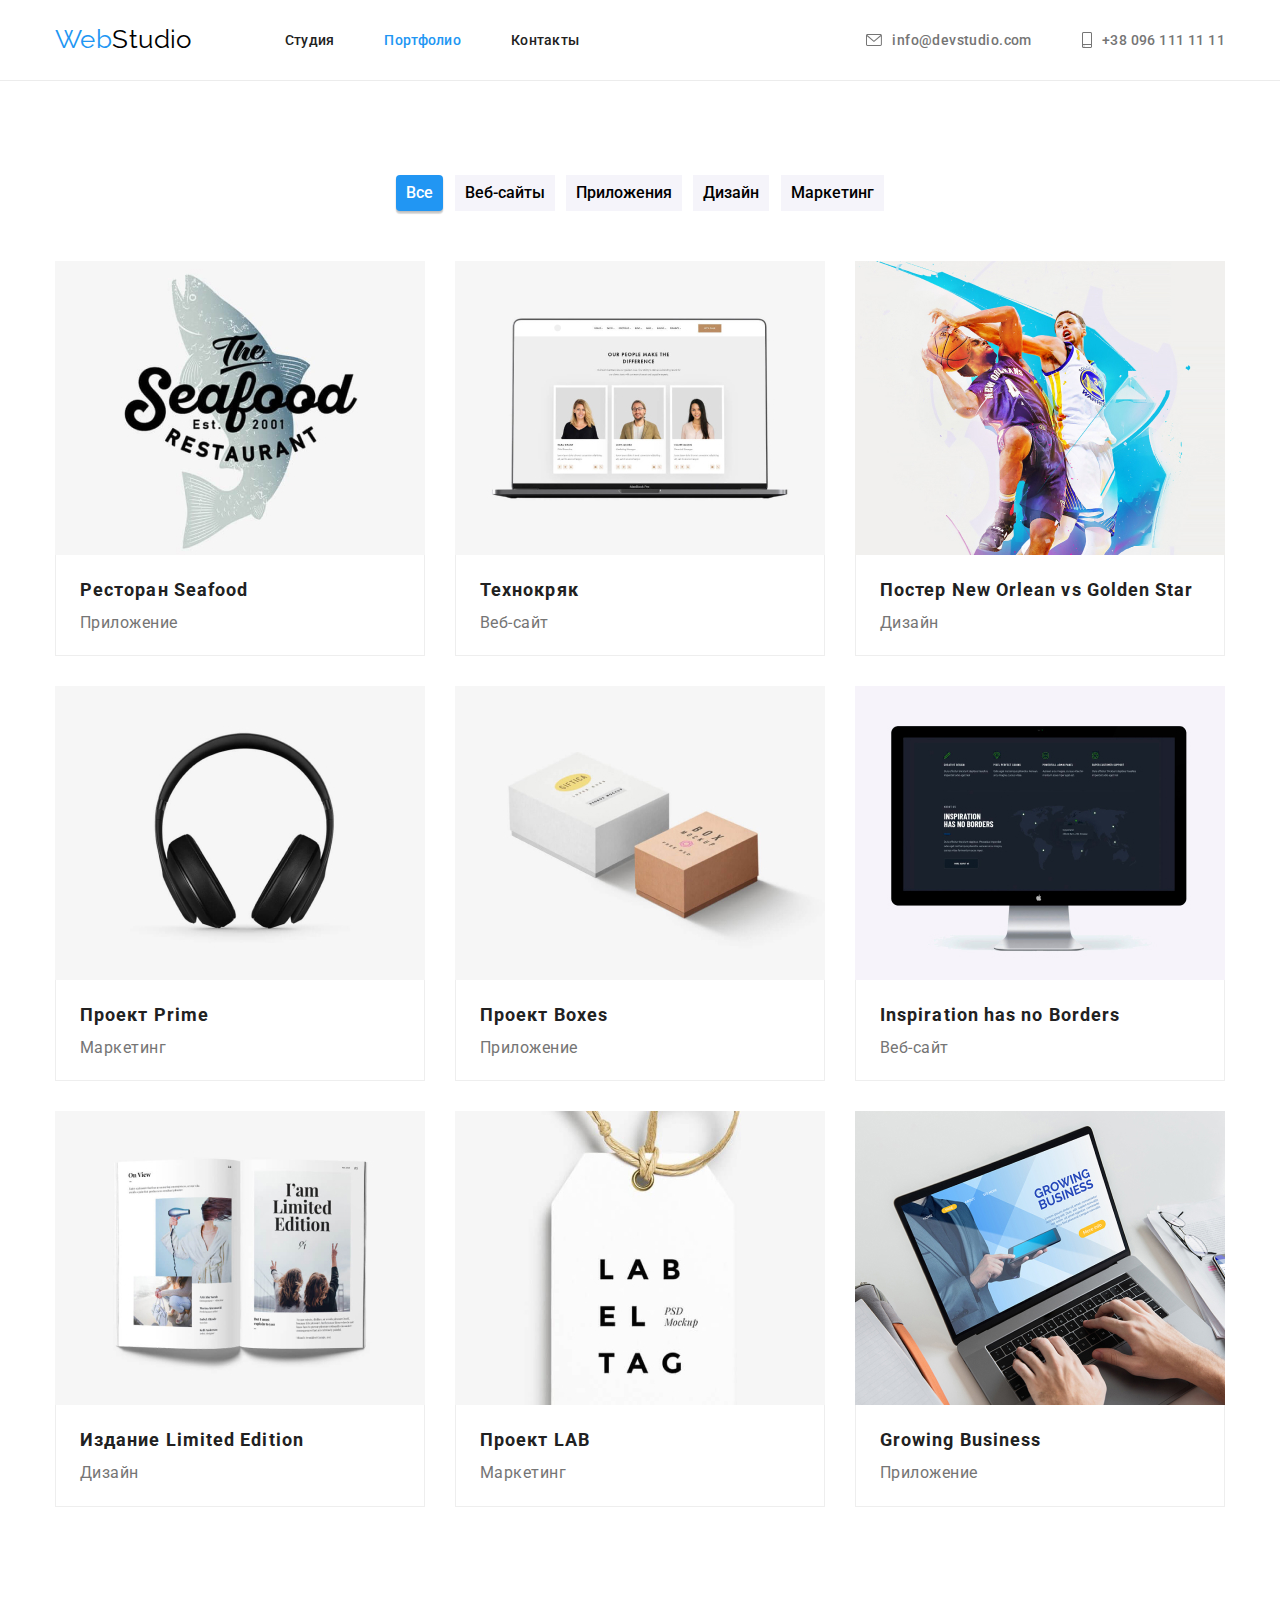
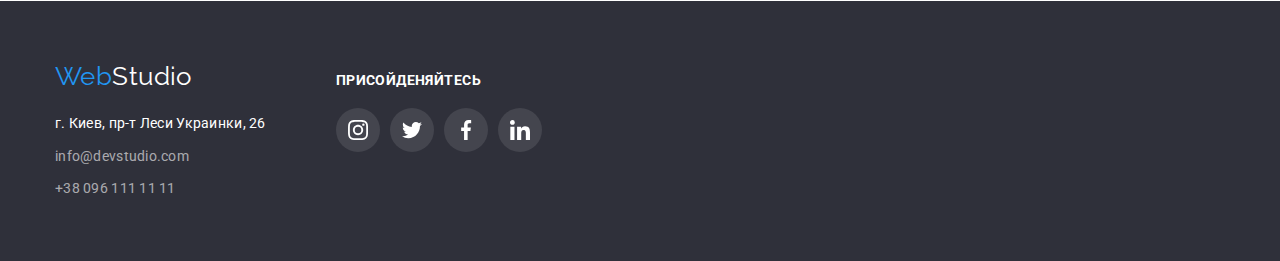
==== portfolio.html @ b3e53c1c "Start" ====
<!DOCTYPE html>
<html lang="ru">
  <head>
    <meta charset="UTF-8" />
    <meta http-equiv="X-UA-Compatible" content="IE=edge" />
    <meta name="viewport" content="width=device-width, initial-scale=1.0" />
    <title lang="en">Portfolio</title>
    <link
      rel="stylesheet"
      href="https://cdnjs.cloudflare.com/ajax/libs/modern-normalize/1.0.0/modern-normalize.min.css"
    />
    <link rel="preconnect" href="https://fonts.googleapis.com" />
    <link rel="preconnect" href="https://fonts.gstatic.com" crossorigin />
    <link
      href="https://fonts.googleapis.com/css2?family=Raleway:wght@700&family=Roboto:wght@400;500;700;900&display=swap"
      rel="stylesheet"
    />
    <link rel="stylesheet" href="./styles/styles.css" />
    <script src="./js/portfolio.js" defer></script>
  </head>
  <body>
    <header>
      <div class="container_center">
        <div class="header-nav">
          <a lang="en" href="index.html" class="page-logo link"
            ><span>Web</span>Studio</a
          >
          <nav>
            <ul class="navigation">
              <li class="navigation-item">
                <a class="nav-link link" href="index.html">Студия</a>
              </li>
              <li class="navigation-item">
                <a class="nav-link current link" href="portfolio.html"
                  >Портфолио</a
                >
              </li>
              <li class="navigation-item">
                <a class="nav-link link" href="#">Контакты</a>
              </li>
            </ul>
          </nav>
          <ul class="contact-list-header">
            <li class="contact-item-header">
              <a class="nav-contact link" href="mailto:info@devstudio.com"
                ><svg class="nav-contact-icon" width="16" height="12">
                  <use href="./img/symbol-defs.svg#icon-envelope"></use>
                </svg>
                info@devstudio.com</a
              >
            </li>
            <li class="contact-item-header">
              <a class="nav-contact link" href="tel:+380961111111"
                ><svg class="nav-contact-icon" width="10" height="16">
                  <use href="./img/symbol-defs.svg#icon-smartphone"></use>
                </svg>
                +38 096 111 11 11</a
              >
            </li>
          </ul>
        </div>
      </div>
    </header>
    <main>
      <section class="section_filter_buttons">
        <h1 class="visually-hidden"><span lang="en">Portfolio list</span></h1>
        <div class="container_center">
          <div id="filter-item-btn">
            <button onclick="filter('all')" class="filter-btn btn-active">
              Все
            </button>
            <button onclick="filter('website')" class="filter-btn">
              Веб-сайты
            </button>
            <button onclick="filter('applications')" class="filter-btn">
              Приложения
            </button>
            <button onclick="filter('design')" class="filter-btn">
              Дизайн
            </button>
            <button onclick="filter('marketing')" class="filter-btn">
              Маркетинг
            </button>
          </div>
          <div class="list_container container">
            <div class="jobs_container filterDiv applications">
              <a class="jobs-link link" href="#">
                <img
                  class="jobs-container-img"
                  src="./img/portfolio/img_ap_1.jpg"
                  alt="Portfolio Application Seafood"
                />
                <div class="jobs-container-card">
                  <h2 class="jobs-container-topic">
                    Ресторан <span lang="en">Seafood</span>
                  </h2>
                  <p class="jobs-container-text">Приложение</p>
                </div></a
              >
            </div>
            <div class="jobs_container filterDiv website">
              <a class="jobs-link  link" href="#"
                ><img
                  class="jobs-container-img"
                  src="./img/portfolio/img_web_1.jpg"
                  alt="Portfolio web-site Techcruck"
                />
                <div class="jobs-container-card">
                  <h2 class="jobs-container-topic">Технокряк</h2>
                  <p class="jobs-container-text">Веб-сайт</p>
                </div>
              </a>
            </div>
            <div class="jobs_container filterDiv design">
              <a class="jobs-link link" href="#"
                ><img
                  class="jobs-container-img"
                  src="./img/portfolio/img_de_1.jpg"
                  alt="Portfolio poster New Orlean vs Golden Star"
                />
                <div class="jobs-container-card">
                  <h2 class="jobs-container-topic">
                    Постер <span lang="en">New Orlean vs Golden Star</span>
                  </h2>
                  <p class="jobs-container-text">Дизайн</p>
                </div>
              </a>
            </div>
            <div class="jobs_container filterDiv marketing">
              <a class="jobs-link link" href="#"
                ><img
                  class="jobs-container-img"
                  src="./img/portfolio/img_mar_1.jpg"
                  alt="Portfolio project Prime"
                />
                <div class="jobs-container-card">
                  <h2 class="jobs-container-topic">
                    Проект <span lang="en">Prime</span>
                  </h2>
                  <p class="jobs-container-text">Маркетинг</p>
                </div>
              </a>
            </div>
            <div class="jobs_container filterDiv applications">
              <a class="jobs-link link" href="#"
                ><img
                  class="jobs-container-img"
                  src="./img/portfolio/img_ap_2.jpg"
                  alt="Portfolio project Boxes"
                />
                <div class="jobs-container-card">
                  <h2 class="jobs-container-topic">
                    Проект <span lang="en">Boxes</span>
                  </h2>
                  <p class="jobs-container-text">Приложение</p>
                </div>
              </a>
            </div>
            <div class="jobs_container filterDiv website">
              <a class="jobs-link link" href="#"
                ><img
                  class="jobs-container-img"
                  src="./img/portfolio/img_web_2.jpg"
                  alt="Portfolio Inspiration has no Borders"
                />
                <div class="jobs-container-card">
                  <h2 class="jobs-container-topic" lang="en">
                    Inspiration has no Borders
                  </h2>
                  <p class="jobs-container-text">Веб-сайт</p>
                </div>
              </a>
            </div>
            <div class="jobs_container filterDiv design">
              <a class="jobs-link link" href="#"
                ><img
                  class="jobs-container-img"
                  src="./img/portfolio/img_de_2.jpg"
                  alt="Portfolio edition Limited Edition"
                />
                <div class="jobs-container-card">
                  <h2 class="jobs-container-topic">
                    Издание <span lang="en">Limited Edition</span>
                  </h2>
                  <p class="jobs-container-text">Дизайн</p>
                </div>
              </a>
            </div>
            <div class="jobs_container filterDiv marketing">
              <a class="jobs-link link" href="#"
                ><img
                  class="jobs-container-img"
                  src="./img/portfolio/img_mar_2.jpg"
                  alt="Portfolio project LAB"
                />
                <div class="jobs-container-card">
                  <h2 class="jobs-container-topic">
                    Проект <span lang="en">LAB</span>
                  </h2>
                  <p class="jobs-container-text">Маркетинг</p>
                </div>
              </a>
            </div>
            <div class="jobs_container filterDiv applications">
              <a class="jobs-link link" href="#"
                ><img
                  class="jobs-container-img"
                  src="./img/portfolio/img_ap_3.jpg"
                  alt="Portfolio project Growing Business"
                />
                <div class="jobs-container-card">
                  <p class="jobs-container-topic" lang="en">
                    Growing Business
                  </p>
                  <p class="jobs-container-text">Приложение</p>
                </div>
              </a>
            </div>
          </div>
        </div>
      </section>
    </main>
    <footer>
      <div class="container_center footer-list">
        <div class="footer-section-address">
          <a lang="en" href="index.html" class="page-logo link"
            ><span>Web</span>Studio</a
          >
          <address>
            <ul class="contact-list-footer">
              <li class="contact-item-footer">
                г. Киев, пр-т Леси Украинки, 26
              </li>
              <li class="contact-item-footer">
                <a
                  class="contact-link-footer link"
                  href="mailto:info@devstudio.com"
                  >info@devstudio.com</a
                >
              </li>
              <li class="contact-item-footer">
                <a class="contact-link-footer link" href="tel:+380961111111"
                  >+38 096 111 11 11</a
                >
              </li>
            </ul>
          </address>
        </div>
        <div class="footer-section-join">
          <h2 class="footer-section-join-topic">Присойденяйтесь</h2>
          <div class="footer-section-social">
            <a
              class="footer-section-social-link link"
              href="https://www.instagram.com/"
              target="_blank"
              rel="noopener nofollow noreferrer"
            >
              <svg class="footer-section-social-icon" width="20" height="20">
                <use href="./img/symbol-defs.svg#icon-instagram"></use>
              </svg>
            </a>
            <a
              class="footer-section-social-link link"
              href="https://www.twitter.com/"
              target="_blank"
              rel="noopener nofollow noreferrer"
            >
              <svg class="footer-section-social-icon" width="20" height="20">
                <use href="./img/symbol-defs.svg#icon-twitter"></use>
              </svg>
            </a>
            <a
              class="footer-section-social-link link"
              href="https://www.facebook.com/"
              target="_blank"
              rel="noopener nofollow noreferrer"
            >
              <svg class="footer-section-social-icon" width="20" height="20">
                <use href="./img/symbol-defs.svg#icon-facebook"></use>
              </svg>
            </a>

            <a
              class="footer-section-social-link link"
              href="https://www.linkedin.com/"
              target="_blank"
              rel="noopener nofollow noreferrer"
            >
              <svg class="footer-section-social-icon" width="20" height="20">
                <use href="./img/symbol-defs.svg#icon-linkedin"></use>
              </svg>
            </a>
          </div>
        </div>
      </div>
    </footer>
  </body>
</html>
---- styles/styles.css ----
/* Style Global */

:root {
    --firsttext-color: #212121;
    --secondtext-color: #757575;

    --border-jobs: #EEEEEE;
    --boreder-header: #ececec;

    --background-footer: #2f303a;
    --background-team: #F5F4FA;

    --social: #afb1b8;

    --hover-color: #2196F3;
    --black: #000;
    --white: #fff;
}

* {
    box-sizing: border-box;
}

body {
    font-family: "Roboto", sans-serif;
    font-size: 14px;
    letter-spacing: 0.03em;
    color: var(--black);
    background-color: var(--white);
    margin: 0;
}

ul,h1,
h2,
h3,
h4,h5,h6,
p {
    list-style: none;
    margin: 0px;
    padding: 0px;
}

img {
    display: block;
    max-width: 100%;
    height: auto;
}

.container_center {
width: 1200px;
margin: auto;
padding-left: 15px;
padding-right: 15px;
}

.link, .link:hover, .link:focus {
    text-decoration: none;
}

.visually-hidden {
    position: absolute;
    width: 1px;
    height: 1px;
    margin: -1px;
    border: 0;
    padding: 0;
    white-space: nowrap;
    clip-path: inset(100%);
    clip: rect(0 0 0 0);
    overflow: hidden;
}

/* Style Header */

header {
    border-bottom: 1px solid var(--boreder-header);
}

.header-nav{
    display: flex;
    align-items: center;
    text-align: center;
}

.page-logo {
    font-family: "Raleway";
    font-size: 26px;
    line-height: 1.2;
    color: var(--black);
}

.page-logo:hover,
.page-logo:focus {
    color: var(--black);
}

.page-logo span {
    color: var(--hover-color);
}

.navigation {
    padding: 32px 0;
    display: flex;
    justify-content: space-between;
    align-items: center;
    margin-left: 93px;
}

.nav-link {
    padding: 32px 0;
    color: var(--firsttext-color);
    font-weight: 500;
    font-size: 14px;
    line-height: 1.15;
    letter-spacing: 0.02em;
}

.navigation-item:nth-child(2) {
    padding:0 50px;
}

header a:hover,
header a:focus,
.active,
.current {
    color: var(--hover-color);
}

.contact-list-header {
    display: flex;
    justify-content: space-between;
    align-items: center;
    margin-left: auto;
}

.nav-contact {
    display: flex;
    align-items: center;

    font-size: 14px;
    line-height: 1.15;
    font-weight: 500;
    color: var(--secondtext-color);
}

.contact-item-header:nth-child(1) {
    padding-right: 50px;
}

.nav-contact:hover,
.nav-contact:focus {
    color: var(--hover-color);
}

.nav-contact-icon {
    fill: currentColor;
    margin-right: 10px;
}

/* Style Footer */

footer {
    background: var(--background-footer);
    box-sizing: border-box;
    padding-top: 60px;
    padding-bottom: 60px;
}

.footer-list {
    display: flex;
    align-items: baseline;
}

.footer-section-address .page-logo {
    color: var(--white);
}

.footer-section-address .page-logo:hover,
.footer-section-address .page-logo:focus {
    color: var(--white);
}

.contact-list-footer {
    color: var(--white);
    font-size: 14px;
    line-height: 1.7;
    letter-spacing: 0.02em;
    font-style: normal;

    margin-top: 20px;
}

.contact-item-footer:nth-child(2) {
    padding: 9px 0;
}

.contact-link-footer {
    font-size: 14px;
    line-height: 1.7;
    color: rgba(255, 255, 255, 0.6);;
}

.contact-link-footer:hover,
.contact-link-footer:focus {
    color: var(--hover-color);
}

.footer-section-join {
    margin-left: 70px;
}

.footer-section-join-topic {
    color: var(--white);
    font-weight: 700;
    font-size: 14px;
    line-height: 1.15;
    letter-spacing: 0.03em;
    text-transform: uppercase;
}

.footer-section-social {
    margin-top: 20px;
    align-items: center;

    display: flex;
    justify-content: space-between;
}

.footer-section-social-link {
    display: flex;
    justify-content: center;
    align-items: center;
    color: var(--white);
    background-color: rgba(255, 255, 255, 0.1);


    width: 44px;
    height: 44px;
    border-radius: 50%;
}

.footer-section-social-link:nth-child(n+2) {
    margin-left: 10px;
}

.footer-section-social-link:hover,
.footer-section-social-link:focus {
    background-color: var(--hover-color);
}

.footer-section-social-icon {
    fill: currentColor;
}

/* styles index */

/* Section Main */

.main {
    text-align: center;
    background: var(--background-footer);

    padding-top: 200px;
    padding-bottom: 200px;

    background-image:linear-gradient(rgba(47, 48, 58, 0.4),rgba(47, 48, 58, 0.4)), url(../img/hero-01.jpg);
    background-position: center;
    background-repeat: no-repeat;
    background-size: cover;
    position: relative;
    
    max-width: 1600px;
    margin:0 auto;
}

.main-topic {
    color: var(--white);
    text-transform: uppercase;
    font-weight: 900;
    font-size: 44px;
    line-height: 1.36;
    letter-spacing: 0.06em;
}

.talk-button {
    height: 50px;
    width: 200px;

    margin-top: 30px;

    font-size: 16px;
    font-weight: 700;
    line-height: 1.87;
    letter-spacing: 0.06em;
    color: var(--white);
    
    background-color: var(--hover-color);
    border-radius: 4px;
    border-color: transparent;
}

.talk-button:hover{
    background-color: #188CE8;
}

/* Section Features */

.features {
    text-align: center;

    padding-top: 94px;
    padding-bottom: 94px;
}

.features-list {
    display: flex;
    justify-content: center;
    align-items: center;
}

.features-item:nth-child(n+2) {
    margin-left: 30px;
}

.features-item-block {
    display: flex;
    align-items: center;
    justify-content: center;

    width: 100%;
    height: 120px;
    background-color: var(--background-team);
    border-radius: 4px;
    margin-bottom: 30px;
}

.features-item-topic {
    margin-bottom: 10px;

    color: var(--firsttext-color);
    font-weight: 700;
    font-size: 14px;
    line-height: 1.15;
    letter-spacing: 0.03em;
    text-transform: uppercase;
    text-align: left;
}

.features-item-text {
    color: var(--secondtext-color);
    font-size: 14px;
    line-height: 1.7;
    letter-spacing: 0.03em;
    text-align: left;
}

/* Section Work */

.work {
    padding-bottom: 94px;
}

.work-topic {
    font-weight: 700;
    font-size: 36px;
    line-height: 1.16;
    text-align: center;
    letter-spacing: 0.03em;
}

.work-list {
    display: flex;
    flex-wrap: wrap;
    justify-content: center;
    align-items: center;
    
    margin-top: 50px;
}

.work-item:nth-child(n+2) {
    margin-left: auto;
}

/* Section Team */

.team {
    padding-top: 94px;
    padding-bottom: 94px;
    text-align: center;
    background: var(--background-team);
}

.team-topic {
    margin-bottom: 50px;

    font-weight: 700;
    font-size: 36px;
    line-height: 1.16;
    text-align: center;
    letter-spacing: 0.03em;
}

.team-list {
    display: flex;
}

.team-item {
    background: var(--white);
    box-shadow: 0px 1px 3px rgba(0, 0, 0, 0.12),
        0px 1px 1px rgba(0, 0, 0, 0.14),
        0px 2px 1px rgba(0, 0, 0, 0.2);
    border-radius: 0px 0px 4px 4px;
}

.team-item:nth-child(n+2) {
    margin-left: auto;
}

.team-container-item {
    padding: 30px 0 30px 0;
}

.team-item-topic {
    font-size: 16px;
    font-weight: 500;
    line-height: 1.18;
    text-align: center;
    letter-spacing: 0.03em;
    color: var(--firsttext-color);
}

.team-item-text {
    margin-top: 10px;

    font-size: 16px;
    line-height: 1.18;
    text-align: center;
    letter-spacing: 0.03em;
    color: var(--secondtext-color);
}

.team-item-social {
    margin-top: 16px;
    padding: 0 32px;
    align-items: center;

    display: flex;
    justify-content: space-between;
}

.team-item-social-link {
    display: flex;
    justify-content: center;
    align-items: center;
    color: var(--social);
    

    width: 44px;
    height: 44px;
    border-radius: 50%;
}

.team-item-social-link:hover,
.team-item-social-link:focus {
    background-color: var(--hover-color);
    color: var(--white);
}

.team-item-social-icon {
    fill: currentColor;
}

/* styles company */

.company {
    padding-top: 94px;
    padding-bottom: 94px;
}

.company-topic {
    font-weight: 700;
    font-size: 36px;
    line-height: 42px;
    text-align: center;
    letter-spacing: 0.03em;
    
    color: var(--firsttext-color);
}

.company-list {
    margin-top: 50px;

    display: flex;
    justify-content: space-between;
    align-items: center;
}

.company-item-link {
    width: 170px;
    height: 92px;
    border: 1px solid var(--social);
    border-radius: 4px;
    color: var(--social);

    display: flex;
    justify-content: center;
    align-items: center;

}

.company-item-link:hover,
.company-item-link:focus {
    border: 1px solid var(--hover-color);
    color: var(--hover-color);
}

.company-item-icon {
    fill: currentColor;
}

/* styles portfolio */

.section_filter_buttons {
    padding-top: 94px;
    padding-bottom: 94px;
    text-align: center;
}

.filter-item-btn {
    display: flex;
    flex-wrap: wrap;
}

.filter-btn {
    background: var(--background-team);
    border: 4px solid transparent;
    font-size: 16px;
    font-weight: 500;
    line-height: 1.62;
    cursor: pointer;
}

.filter-btn:nth-child(n+2) {
    margin-left: 8px;
}

.filter-btn:hover,
.filter-btn:focus,
.btn-active {
    background: var(--hover-color);
    box-shadow: 0px 3px 1px rgba(0, 0, 0, 0.1),
        0px 1px 2px rgba(0, 0, 0, 0.08),
        0px 2px 2px rgba(0, 0, 0, 0.12);
    border-radius: 4px;
    color: var(--white);
}

.list_container {
    margin: 50px -15px -30px -15px;
    overflow: hidden;
    display: flex;
    flex-wrap: wrap;
}

.jobs_container {
    display: none;
    box-sizing: border-box;
    margin: 0 15px 30px 15px;
}

.list-show {
    display: block;
}

.jobs-container-img {
    width: 370px;
    height: auto;
}

.jobs-container-card {
    padding: 20px 24px;
    text-align: left;
    border-right: 1px solid #EEEEEE;
    border-bottom: 1px solid #EEEEEE;
    border-left: 1px solid #EEEEEE;
}

.jobs-link {
    display: block;
}

.jobs-container-topic {
    font-weight: 700;
    font-size: 18px;
    line-height: 1.7;
    letter-spacing: 0.06em;
    color: var(--firsttext-color);
}

.jobs-container-text {
    padding-top: 4px;
    font-size: 16px;
    line-height: 1.6;
    letter-spacing: 0.03em;
    color: var(--secondtext-color);
}

.jobs-link:hover, .jobs-link:focus {
    box-shadow: 0 8px 16px 0 rgba(0, 0, 0, 0.2);
}
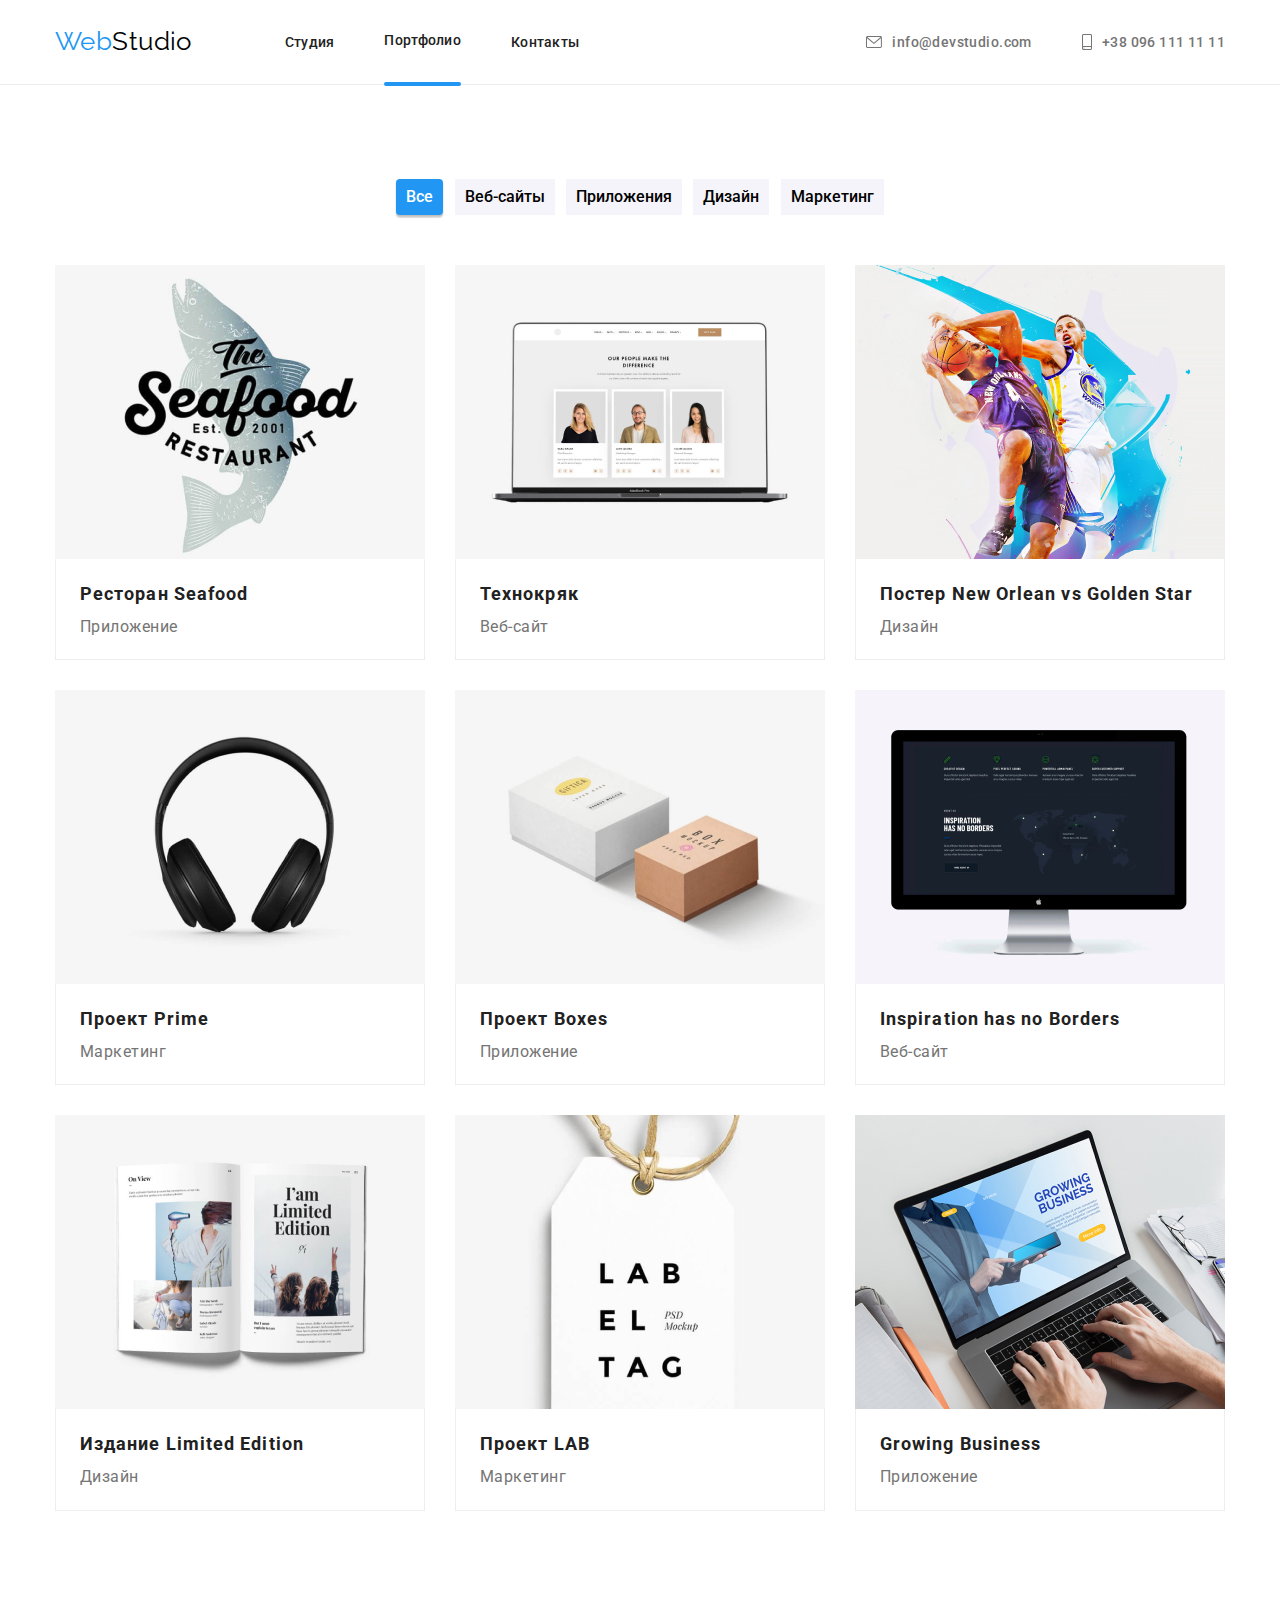
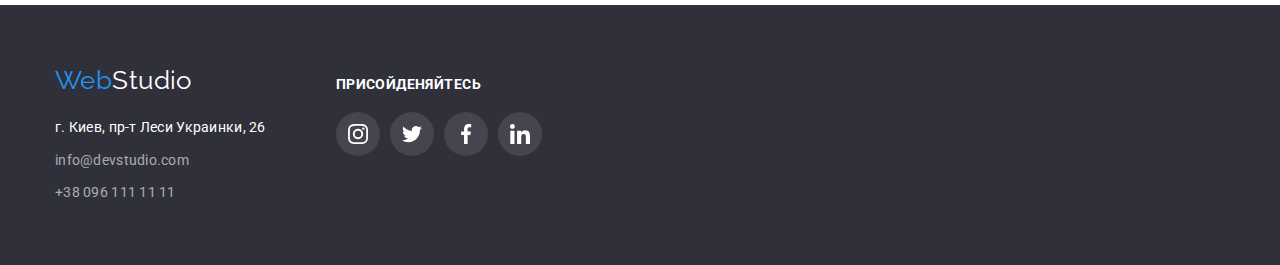
==== commit b9b5098e: "version #1" ====
--- a/portfolio.html
+++ b/portfolio.html
@@ -30,10 +30,8 @@
               <li class="navigation-item">
                 <a class="nav-link link" href="index.html">Студия</a>
               </li>
-              <li class="navigation-item">
-                <a class="nav-link current link" href="portfolio.html"
-                  >Портфолио</a
-                >
+              <li class="current navigation-item">
+                <a class="nav-link link" href="portfolio.html">Портфолио</a>
               </li>
               <li class="navigation-item">
                 <a class="nav-link link" href="#">Контакты</a>
@@ -85,11 +83,21 @@
           <div class="list_container container">
             <div class="jobs_container filterDiv applications">
               <a class="jobs-link link" href="#">
-                <img
-                  class="jobs-container-img"
-                  src="./img/portfolio/img_ap_1.jpg"
-                  alt="Portfolio Application Seafood"
-                />
+                <div class="jobs-item-container">
+                  <img
+                    class="jobs-container-img"
+                    src="./img/portfolio/img_ap_1.jpg"
+                    alt="Portfolio Application Seafood"
+                  />
+                  <div class="jobs-container-overlay">
+                    <p class="container-overlay-text">
+                      Ресурс предлагает комплексные предложения с разным уровнем
+                      функционала и сервисов. Все это позволит посетителю
+                      получить исчерпывающие сведения о компании или частном
+                      лице.
+                    </p>
+                  </div>
+                </div>
                 <div class="jobs-container-card">
                   <h2 class="jobs-container-topic">
                     Ресторан <span lang="en">Seafood</span>
@@ -99,12 +107,22 @@
               >
             </div>
             <div class="jobs_container filterDiv website">
-              <a class="jobs-link  link" href="#"
-                ><img
-                  class="jobs-container-img"
-                  src="./img/portfolio/img_web_1.jpg"
-                  alt="Portfolio web-site Techcruck"
-                />
+              <a class="jobs-link link" href="#">
+                <div class="jobs-item-container">
+                  <img
+                    class="jobs-container-img"
+                    src="./img/portfolio/img_web_1.jpg"
+                    alt="Portfolio web-site Techcruck"
+                  />
+                  <div class="jobs-container-overlay">
+                    <p class="container-overlay-text">
+                      Ресурс предлагает комплексные предложения с разным уровнем
+                      функционала и сервисов. Все это позволит посетителю
+                      получить исчерпывающие сведения о компании или частном
+                      лице.
+                    </p>
+                  </div>
+                </div>
                 <div class="jobs-container-card">
                   <h2 class="jobs-container-topic">Технокряк</h2>
                   <p class="jobs-container-text">Веб-сайт</p>
@@ -112,12 +130,22 @@
               </a>
             </div>
             <div class="jobs_container filterDiv design">
-              <a class="jobs-link link" href="#"
-                ><img
-                  class="jobs-container-img"
-                  src="./img/portfolio/img_de_1.jpg"
-                  alt="Portfolio poster New Orlean vs Golden Star"
-                />
+              <a class="jobs-link link" href="#">
+                <div class="jobs-item-container">
+                  <img
+                    class="jobs-container-img"
+                    src="./img/portfolio/img_de_1.jpg"
+                    alt="Portfolio poster New Orlean vs Golden Star"
+                  />
+                  <div class="jobs-container-overlay">
+                    <p class="container-overlay-text">
+                      Ресурс предлагает комплексные предложения с разным уровнем
+                      функционала и сервисов. Все это позволит посетителю
+                      получить исчерпывающие сведения о компании или частном
+                      лице.
+                    </p>
+                  </div>
+                </div>
                 <div class="jobs-container-card">
                   <h2 class="jobs-container-topic">
                     Постер <span lang="en">New Orlean vs Golden Star</span>
@@ -127,12 +155,22 @@
               </a>
             </div>
             <div class="jobs_container filterDiv marketing">
-              <a class="jobs-link link" href="#"
-                ><img
-                  class="jobs-container-img"
-                  src="./img/portfolio/img_mar_1.jpg"
-                  alt="Portfolio project Prime"
-                />
+              <a class="jobs-link link" href="#">
+                <div class="jobs-item-container">
+                  <img
+                    class="jobs-container-img"
+                    src="./img/portfolio/img_mar_1.jpg"
+                    alt="Portfolio project Prime"
+                  />
+                  <div class="jobs-container-overlay">
+                    <p class="container-overlay-text">
+                      Ресурс предлагает комплексные предложения с разным уровнем
+                      функционала и сервисов. Все это позволит посетителю
+                      получить исчерпывающие сведения о компании или частном
+                      лице.
+                    </p>
+                  </div>
+                </div>
                 <div class="jobs-container-card">
                   <h2 class="jobs-container-topic">
                     Проект <span lang="en">Prime</span>
@@ -142,12 +180,22 @@
               </a>
             </div>
             <div class="jobs_container filterDiv applications">
-              <a class="jobs-link link" href="#"
-                ><img
-                  class="jobs-container-img"
-                  src="./img/portfolio/img_ap_2.jpg"
-                  alt="Portfolio project Boxes"
-                />
+              <a class="jobs-link link" href="#">
+                <div class="jobs-item-container">
+                  <img
+                    class="jobs-container-img"
+                    src="./img/portfolio/img_ap_2.jpg"
+                    alt="Portfolio project Boxes"
+                  />
+                  <div class="jobs-container-overlay">
+                    <p class="container-overlay-text">
+                      Ресурс предлагает комплексные предложения с разным уровнем
+                      функционала и сервисов. Все это позволит посетителю
+                      получить исчерпывающие сведения о компании или частном
+                      лице.
+                    </p>
+                  </div>
+                </div>
                 <div class="jobs-container-card">
                   <h2 class="jobs-container-topic">
                     Проект <span lang="en">Boxes</span>
@@ -157,12 +205,22 @@
               </a>
             </div>
             <div class="jobs_container filterDiv website">
-              <a class="jobs-link link" href="#"
-                ><img
-                  class="jobs-container-img"
-                  src="./img/portfolio/img_web_2.jpg"
-                  alt="Portfolio Inspiration has no Borders"
-                />
+              <a class="jobs-link link" href="#">
+                <div class="jobs-item-container">
+                  <img
+                    class="jobs-container-img"
+                    src="./img/portfolio/img_web_2.jpg"
+                    alt="Portfolio Inspiration has no Borders"
+                  />
+                  <div class="jobs-container-overlay">
+                    <p class="container-overlay-text">
+                      Ресурс предлагает комплексные предложения с разным уровнем
+                      функционала и сервисов. Все это позволит посетителю
+                      получить исчерпывающие сведения о компании или частном
+                      лице.
+                    </p>
+                  </div>
+                </div>
                 <div class="jobs-container-card">
                   <h2 class="jobs-container-topic" lang="en">
                     Inspiration has no Borders
@@ -172,12 +230,22 @@
               </a>
             </div>
             <div class="jobs_container filterDiv design">
-              <a class="jobs-link link" href="#"
-                ><img
-                  class="jobs-container-img"
-                  src="./img/portfolio/img_de_2.jpg"
-                  alt="Portfolio edition Limited Edition"
-                />
+              <a class="jobs-link link" href="#">
+                <div class="jobs-item-container">
+                  <img
+                    class="jobs-container-img"
+                    src="./img/portfolio/img_de_2.jpg"
+                    alt="Portfolio edition Limited Edition"
+                  />
+                  <div class="jobs-container-overlay">
+                    <p class="container-overlay-text">
+                      Ресурс предлагает комплексные предложения с разным уровнем
+                      функционала и сервисов. Все это позволит посетителю
+                      получить исчерпывающие сведения о компании или частном
+                      лице.
+                    </p>
+                  </div>
+                </div>
                 <div class="jobs-container-card">
                   <h2 class="jobs-container-topic">
                     Издание <span lang="en">Limited Edition</span>
@@ -187,12 +255,22 @@
               </a>
             </div>
             <div class="jobs_container filterDiv marketing">
-              <a class="jobs-link link" href="#"
-                ><img
-                  class="jobs-container-img"
-                  src="./img/portfolio/img_mar_2.jpg"
-                  alt="Portfolio project LAB"
-                />
+              <a class="jobs-link link" href="#">
+                <div class="jobs-item-container">
+                  <img
+                    class="jobs-container-img"
+                    src="./img/portfolio/img_mar_2.jpg"
+                    alt="Portfolio project LAB"
+                  />
+                  <div class="jobs-container-overlay">
+                    <p class="container-overlay-text">
+                      Ресурс предлагает комплексные предложения с разным уровнем
+                      функционала и сервисов. Все это позволит посетителю
+                      получить исчерпывающие сведения о компании или частном
+                      лице.
+                    </p>
+                  </div>
+                </div>
                 <div class="jobs-container-card">
                   <h2 class="jobs-container-topic">
                     Проект <span lang="en">LAB</span>
@@ -202,16 +280,25 @@
               </a>
             </div>
             <div class="jobs_container filterDiv applications">
-              <a class="jobs-link link" href="#"
-                ><img
-                  class="jobs-container-img"
-                  src="./img/portfolio/img_ap_3.jpg"
-                  alt="Portfolio project Growing Business"
-                />
-                <div class="jobs-container-card">
-                  <p class="jobs-container-topic" lang="en">
-                    Growing Business
-                  </p>
+              <a class="jobs-link link" href="#">
+                <div class="jobs-item-container">
+                  <img
+                    class="jobs-container-img"
+                    src="./img/portfolio/img_ap_3.jpg"
+                    alt="Portfolio project Growing Business"
+                  />
+                  <div class="jobs-container-overlay">
+                    <p class="container-overlay-text">
+                      Ресурс предлагает комплексные предложения с разным уровнем
+                      функционала и сервисов. Все это позволит посетителю
+                      получить исчерпывающие сведения о компании или частном
+                      лице.
+                    </p>
+                  </div>
+                </div>
+
+                <div class="jobs-container-card">
+                  <p class="jobs-container-topic" lang="en">Growing Business</p>
                   <p class="jobs-container-text">Приложение</p>
                 </div>
               </a>
--- a/styles/styles.css
+++ b/styles/styles.css
@@ -20,6 +20,11 @@
 * {
     box-sizing: border-box;
 }
+
+/* *:hover, *:focus {
+    transition-duration: 250ms;
+    transition-timing-function: cubic-bezier(0.4, 0, 0.2, 1);
+} */
 
 body {
     font-family: "Roboto", sans-serif;
@@ -107,7 +112,7 @@
 }
 
 .nav-link {
-    padding: 32px 0;
+    padding: 30px 0;
     color: var(--firsttext-color);
     font-weight: 500;
     font-size: 14px;
@@ -119,11 +124,24 @@
     padding:0 50px;
 }
 
+.current .nav-link::after {
+    position: relative;
+    display: block;
+    top: 34px;
+    justify-content: center;
+    content: "";
+    width: 100%;
+    height: 4px;
+    border-radius: 2px;
+    background-color: var(--hover-color);
+}
+
 header a:hover,
 header a:focus,
-.active,
-.current {
+.active {
     color: var(--hover-color);
+    transition-duration: 250ms;
+    transition-timing-function: cubic-bezier(0.4, 0, 0.2, 1);
 }
 
 .contact-list-header {
@@ -150,6 +168,8 @@
 .nav-contact:hover,
 .nav-contact:focus {
     color: var(--hover-color);
+    transition-duration: 250ms;
+    transition-timing-function: cubic-bezier(0.4, 0, 0.2, 1);
 }
 
 .nav-contact-icon {
@@ -203,6 +223,8 @@
 .contact-link-footer:hover,
 .contact-link-footer:focus {
     color: var(--hover-color);
+    transition-duration: 250ms;
+    transition-timing-function: cubic-bezier(0.4, 0, 0.2, 1);
 }
 
 .footer-section-join {
@@ -246,6 +268,8 @@
 .footer-section-social-link:hover,
 .footer-section-social-link:focus {
     background-color: var(--hover-color);
+    transition-duration: 250ms;
+    transition-timing-function: cubic-bezier(0.4, 0, 0.2, 1);
 }
 
 .footer-section-social-icon {
@@ -299,8 +323,16 @@
     border-color: transparent;
 }
 
+.talk-button {
+    transition-property: background-color, color, box-shadow;
+    transition-duration: 250ms;
+    transition-timing-function: cubic-bezier(0.4, 0, 0.2, 1);
+}
+
 .talk-button:hover{
     background-color: #188CE8;
+    transition-duration: 250ms;
+    transition-timing-function: cubic-bezier(0.4, 0, 0.2, 1);
 }
 
 /* Section Features */
@@ -375,6 +407,28 @@
     align-items: center;
     
     margin-top: 50px;
+}
+
+.work-item {
+    position: relative;
+    width:370px
+    margin:0 auto;
+}
+
+.work-item-label {
+    position: absolute;
+    bottom: 0;
+    width: 100%;
+    padding: 27px;
+
+    background-color: rgba(47, 48, 58, 0.8);
+    font-weight: 700;
+    font-size: 14px;
+    line-height: 16px;
+    text-align: center;
+    letter-spacing: 0.03em;
+    text-transform: uppercase;
+    color: var(--white);
 }
 
 .work-item:nth-child(n+2) {
@@ -464,6 +518,8 @@
 .team-item-social-link:focus {
     background-color: var(--hover-color);
     color: var(--white);
+    transition-duration: 250ms;
+    transition-timing-function: cubic-bezier(0.4, 0, 0.2, 1);
 }
 
 .team-item-social-icon {
@@ -512,10 +568,63 @@
 .company-item-link:focus {
     border: 1px solid var(--hover-color);
     color: var(--hover-color);
+    transition-duration: 250ms;
+    transition-timing-function: cubic-bezier(0.4, 0, 0.2, 1);
 }
 
 .company-item-icon {
     fill: currentColor;
+}
+
+/* style modal */
+
+.backdrop {
+    position: fixed;
+    top: 0;
+    left: 0;
+    width: 100%;
+    height: 100%;
+    background-color: rgba(0, 0, 0, 0.2);
+    opacity: 1;
+    transition-property: opacity;
+    transition-duration: 1000ms;
+    transition-timing-function: cubic-bezier(0.4, 0, 0.2, 1);
+}
+
+.modal {
+    position: relative;
+    top: 50%;
+    left: 50%;
+    transform: translate(-50%, -50%);
+    width: 528px;
+    min-height: 581px;
+    background-color: #fff;
+    box-shadow: 0px 1px 3px rgba(0, 0, 0, 0.12),
+        0px 1px 1px rgba(0, 0, 0, 0.14),
+        0px 2px 1px rgba(0, 0, 0, 0.2);
+    border-radius: 4px;
+    z-index: 10;
+}
+
+.close-btn {
+    display: flex;
+    position: absolute;
+    align-items: center;
+    justify-content: center;
+    top: 8px;
+    right: 8px;
+    width: 30px;
+    height: 30px;
+    border-radius: 50%;
+    border: 1px solid rgba(0, 0, 0, 0.1);
+    background-color: #FFFFFF;
+    fill: #000000;
+    cursor: pointer;
+}
+
+.is-hidden {
+    opacity: 0;
+    pointer-events: none;
 }
 
 /* styles portfolio */
@@ -553,6 +662,8 @@
         0px 2px 2px rgba(0, 0, 0, 0.12);
     border-radius: 4px;
     color: var(--white);
+    transition-duration: 250ms;
+    transition-timing-function: cubic-bezier(0.4, 0, 0.2, 1);
 }
 
 .list_container {
@@ -574,7 +685,35 @@
 
 .jobs-container-img {
     width: 370px;
-    height: auto;
+    height: 294px;
+}
+
+.jobs-item-container {
+    position: relative;
+    overflow: hidden;
+}
+
+.jobs-container-overlay {
+    position: absolute;
+    top: 0;
+    left: 0;
+    width: 100%;
+    height: 100%;
+    background-color: rgba(33, 150, 243, 0.9);
+    transform: translatey(100%);
+    transition-property: transform;
+    transition-duration: 250ms;
+    transition-timing-function: cubic-bezier(0.4, 0, 0.2, 1);
+}
+
+.container-overlay-text {
+    color: var(--white);
+    margin: 0;
+    text-align: left;
+    font-size: 18px;
+    line-height: 1.55;
+    letter-spacing: 0.03em;
+    padding: 49px 45px 49px 24px;
 }
 
 .jobs-container-card {
@@ -607,4 +746,11 @@
 
 .jobs-link:hover, .jobs-link:focus {
     box-shadow: 0 8px 16px 0 rgba(0, 0, 0, 0.2);
+    transition-duration: 250ms;
+    transition-timing-function: cubic-bezier(0.4, 0, 0.2, 1);
+}
+
+.jobs-link:hover .jobs-container-overlay,
+.jobs-link:focus .jobs-container-overlay {
+    transform: translatey(0);
 }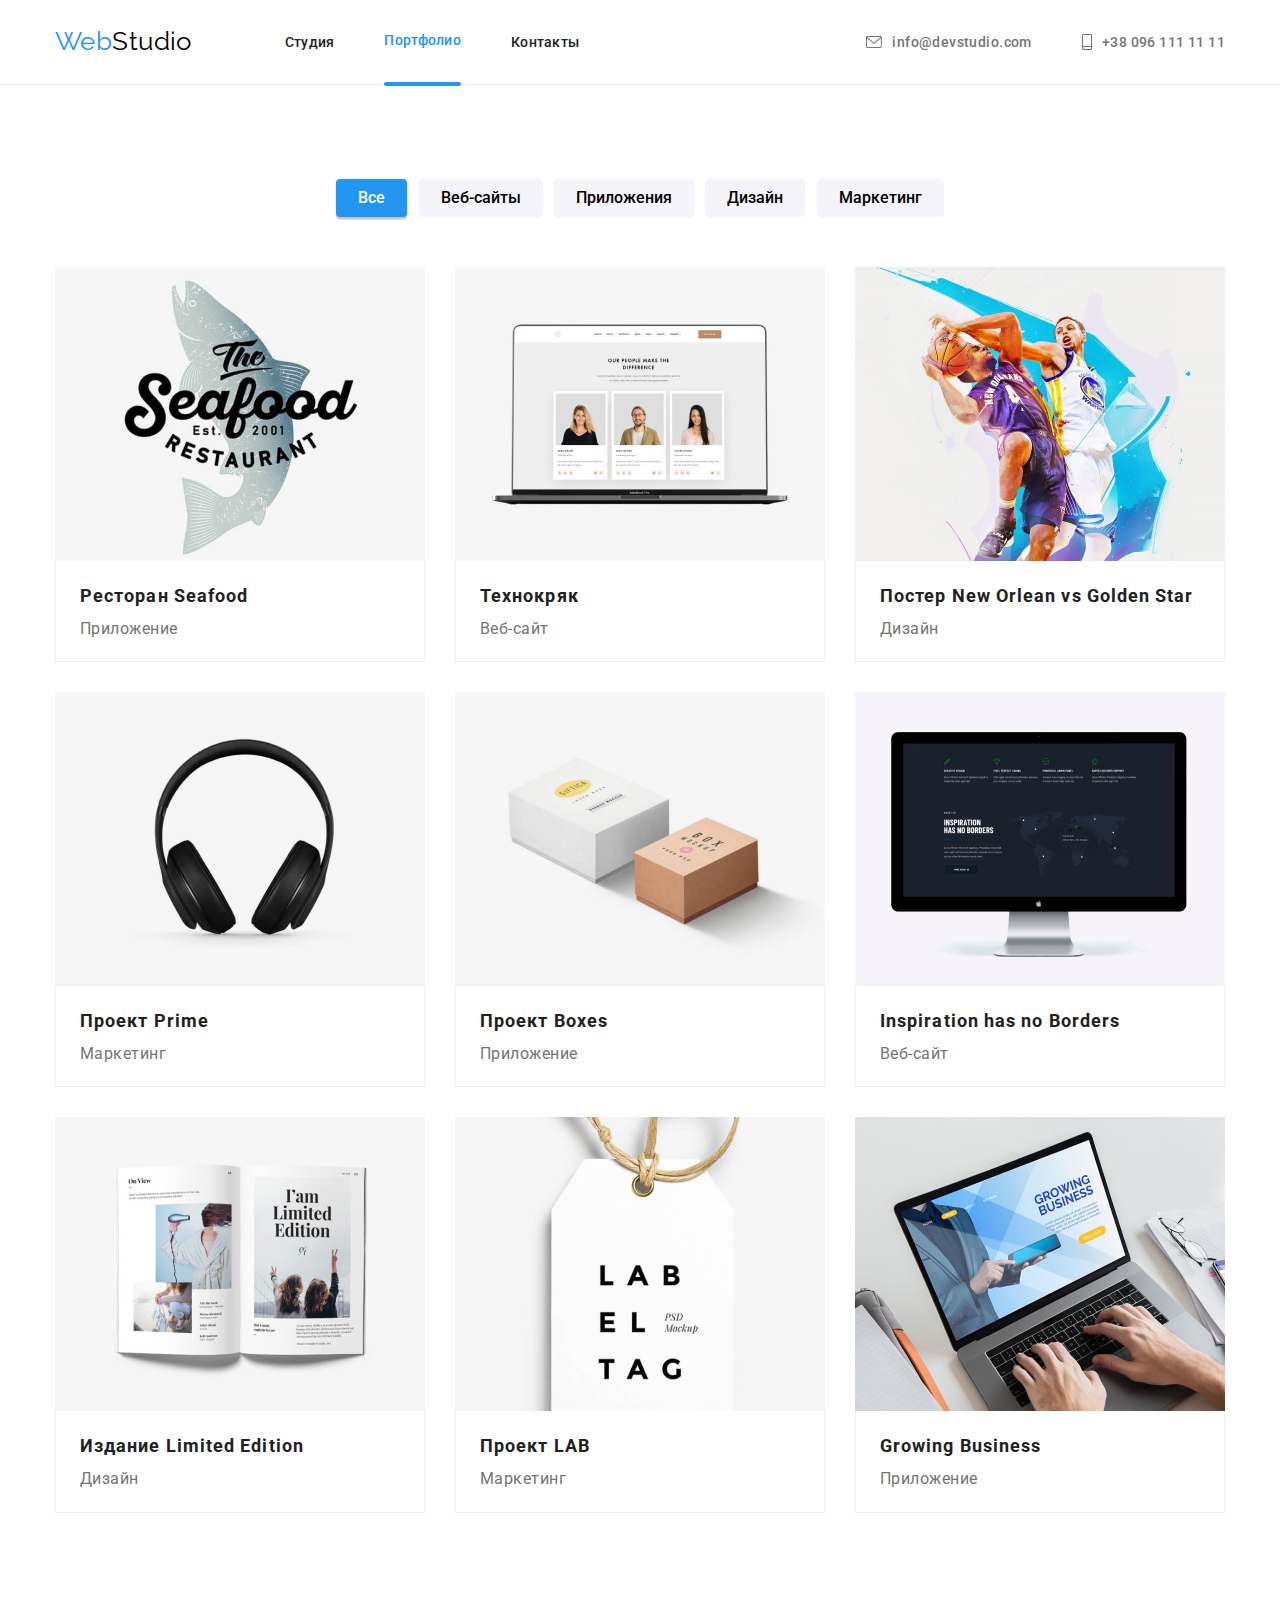
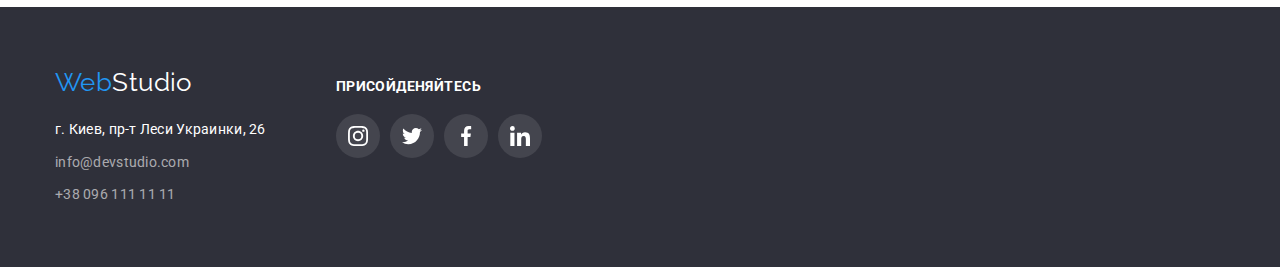
==== commit 46056afd: "finally ver 2" ====
--- a/portfolio.html
+++ b/portfolio.html
@@ -31,7 +31,9 @@
                 <a class="nav-link link" href="index.html">Студия</a>
               </li>
               <li class="current navigation-item">
-                <a class="nav-link link" href="portfolio.html">Портфолио</a>
+                <a class="nav-link current link" href="portfolio.html"
+                  >Портфолио</a
+                >
               </li>
               <li class="navigation-item">
                 <a class="nav-link link" href="#">Контакты</a>
--- a/styles/styles.css
+++ b/styles/styles.css
@@ -138,7 +138,7 @@
 
 header a:hover,
 header a:focus,
-.active {
+.active, .current {
     color: var(--hover-color);
     transition-duration: 250ms;
     transition-timing-function: cubic-bezier(0.4, 0, 0.2, 1);
@@ -405,22 +405,23 @@
     flex-wrap: wrap;
     justify-content: center;
     align-items: center;
-    
     margin-top: 50px;
 }
 
 .work-item {
     position: relative;
-    width:370px
+    width:370px;
     margin:0 auto;
 }
 
 .work-item-label {
+    display: flex;
     position: absolute;
+    justify-content: center;
+    align-items: center;
     bottom: 0;
     width: 100%;
-    padding: 27px;
-
+    height: 70px;
     background-color: rgba(47, 48, 58, 0.8);
     font-weight: 700;
     font-size: 14px;
@@ -642,7 +643,9 @@
 
 .filter-btn {
     background: var(--background-team);
-    border: 4px solid transparent;
+    border: none;
+    padding: 6px 22px;
+    border-radius: 4px;
     font-size: 16px;
     font-weight: 500;
     line-height: 1.62;
@@ -700,7 +703,7 @@
     width: 100%;
     height: 100%;
     background-color: rgba(33, 150, 243, 0.9);
-    transform: translatey(100%);
+    transform: translatey(101%);
     transition-property: transform;
     transition-duration: 250ms;
     transition-timing-function: cubic-bezier(0.4, 0, 0.2, 1);
